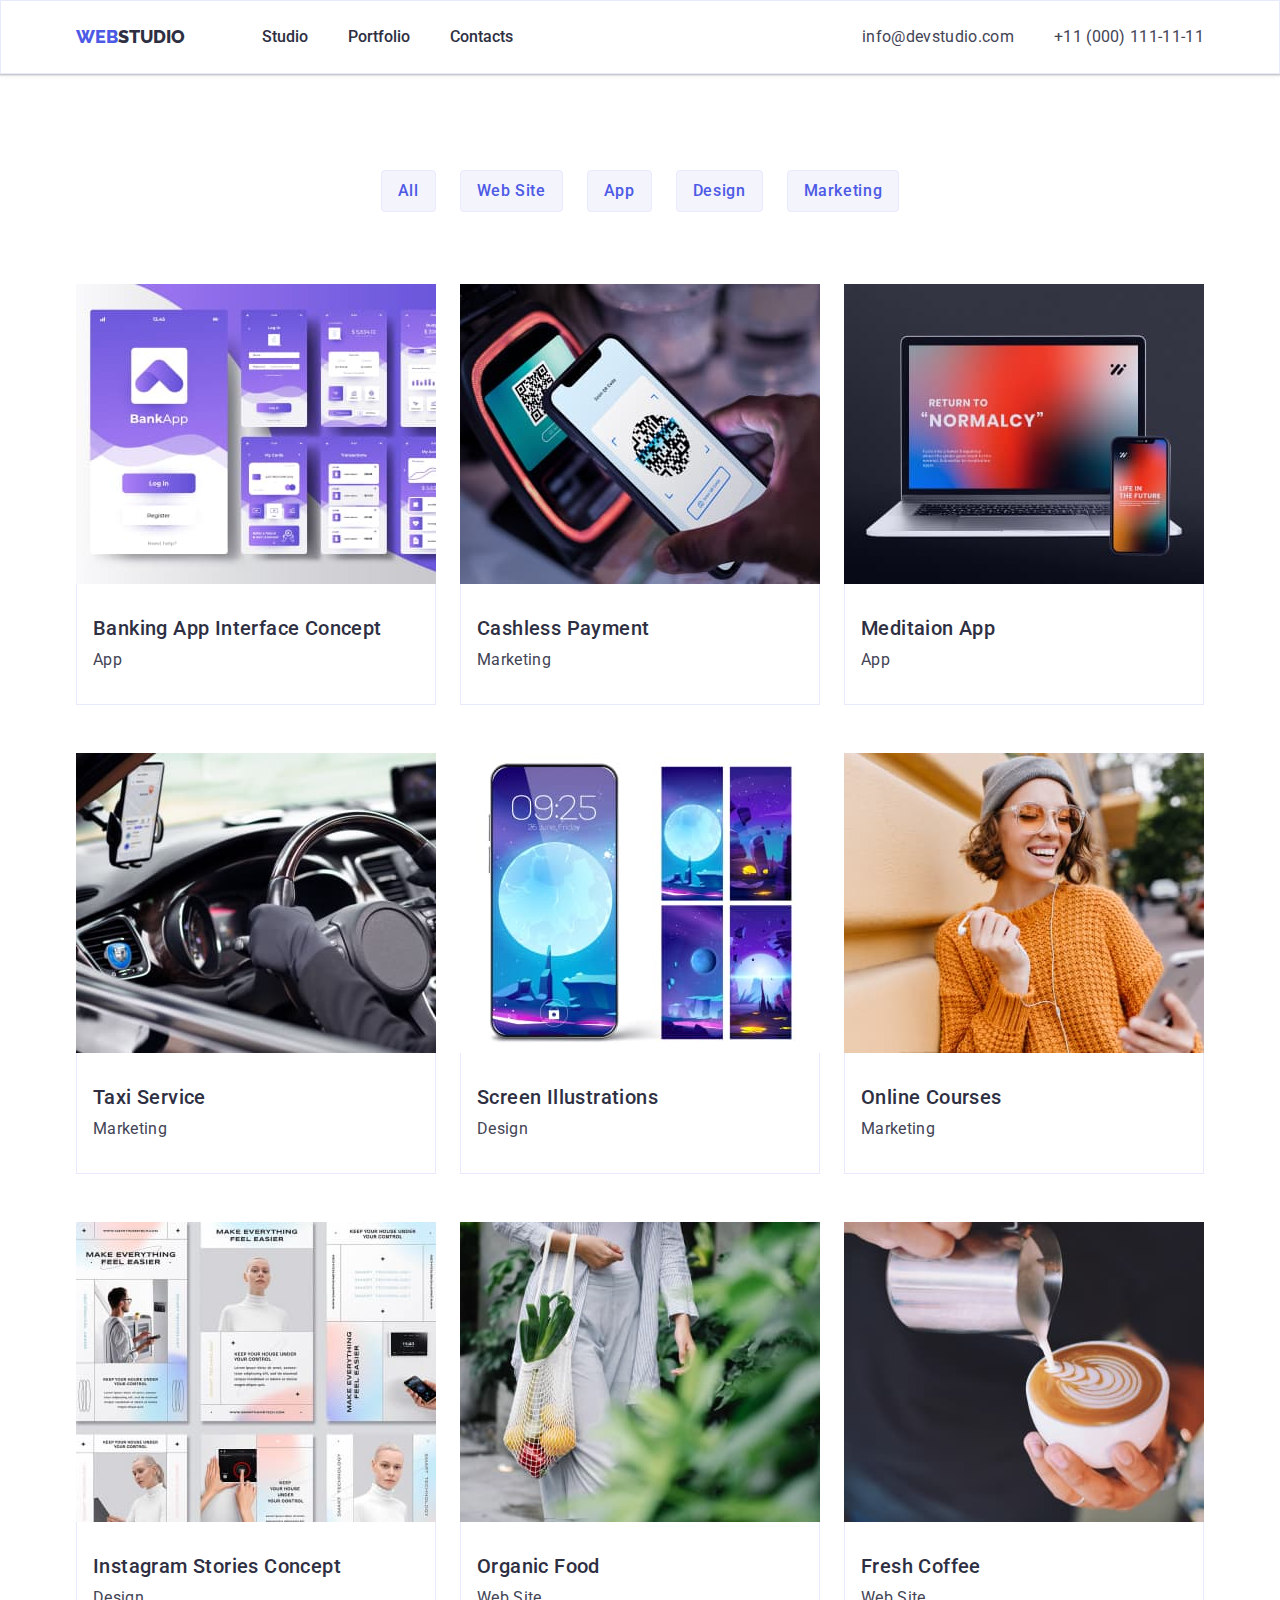
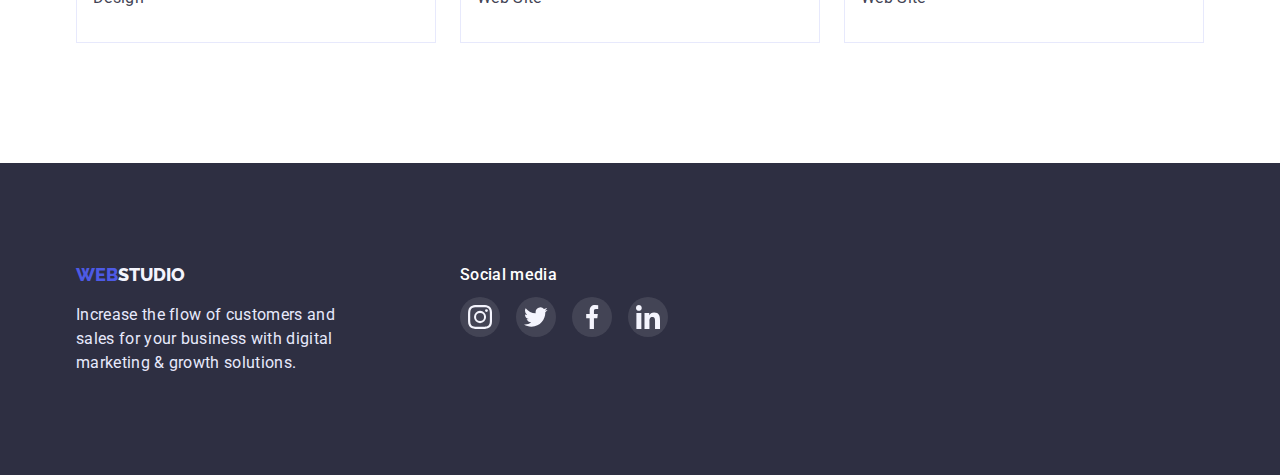
==== portfolio.html @ e8c15be3 "1" ====
<!DOCTYPE html>
<html lang="en">

<head>
    <meta charset="UTF-8">
    <meta http-equiv="X-UA-Compatible" content="IE=edge">
    <meta name="viewport" content="width=device-width, initial-scale=1.0">
    <link rel="preconnect" href="https://fonts.googleapis.com">
    <link rel="preconnect" href="https://fonts.gstatic.com" crossorigin>
    <link href="https://fonts.googleapis.com/css2?family=Raleway:wght@800&family=Roboto:wght@400;500;700&display=swap"
        rel="stylesheet">
    <link
        href="https://fonts.googleapis.com/css2?family=Raleway:wght@500&family=Roboto:wght@400;500;700;900&display=swap"
        rel="stylesheet">
    <link rel="stylesheet"
        href="https://cdnjs.cloudflare.com/ajax/libs/modern-normalize/1.1.0/modern-normalize.min.css">
    <link rel="stylesheet" href="./css/styles.css">
    <title>Document</title>
</head>

<body>
    <header class="header">
        <div class="container main-block">
            <nav class="main-nav">
                <a href="#" class="logo1">Web<span class="logo2">Studio</span></a>
                <ul class="menu-nav">
                    <li><a href="./index.html" class="link">Studio</a></li>
                    <li><a href="./portfolio.html" class="link">Portfolio</a></li>
                    <li><a href="#" class="link">Contacts</a></li>
                </ul>
            </nav>
            <ul class="second-nav">
                <li><a href="mailto:info@devstudio.com" class="mail">info@devstudio.com</a></li>
                <li><a href="tel:+380961111111" class="phone">+11 (000) 111-11-11</a></li>
            </ul>
        </div>
    </header>
    <main>
        <section class="main-section">

            <div class="container-project">
                <ul class="body-nav">

                    <li><button type="button" class="button">All</button></li>
                    <li><button type="button" class="button">Web Site</button></li>
                    <li><button type="button" class="button">App</button></li>
                    <li><button type="button" class="button">Design</button></li>
                    <li><button type="button" class="button">Marketing</button></li>
                </ul>

                <ul class="list-project">
                    <li class="project-port">
                        <img src="./images/Work-space.jpg" width="360" alt="Program in developing" class="img">
                        <div class="review-prot">
                            <h2 class="title-port">Banking App Interface Concept</h2>
                            <p class="sub-info">App</p>
                        </div>
                    </li>
                    <li class="project-port">
                        <img src="./images/NFS.jpg" width="360" alt="Picture with text" class="img">
                        <div class="review-prot">
                            <h2 class="title-port">Cashless Payment</h2>
                            <p class="sub-info">Marketing</p>
                        </div>
                    </li>
                    <li class="project-port">
                        <img src="./images/laptop.jpg" width="360" alt="Laptop and phone" class="img">
                        <div class="review-prot">
                            <h2 class="title-port">Meditaion App</h2>
                            <p class="sub-info">App</p>
                        </div>
                    </li>
                    <li class="project-port">
                        <img src="./images/Car.jpg" width="360" alt="Someone driving a car" class="img">
                        <div class="review-prot">
                            <h2 class="title-port">Taxi Service</h2>
                            <p class="sub-info">Marketing</p>
                        </div>
                    </li>
                    <li class="project-port">
                        <img src="./images/Phone.jpg" width="360" alt="Wallpaper for phone" class="img">
                        <div class="review-prot">
                            <h2 class="title-port">Screen Illustrations</h2>
                            <p class="sub-info">Design</p>
                        </div>
                    </li>
                    <li class="project-port">
                        <img src="./images/Happy.jpg" width="360" alt="Women smile" class="img">
                        <div class="review-prot">
                            <h2 class="title-port">Online Courses</h2>
                            <p class="sub-info">Marketing</p>
                        </div>
                    </li>
                    <li class="project-port">
                        <img src="./images/Curriculum.jpg" width="360" alt="Working plan" class="img">
                        <div class="review-prot">
                            <h2 class="title-port">Instagram Stories Concept</h2>
                            <p class="sub-info">Design</p>
                        </div>
                    </li>
                    <li class="project-port">
                        <img src="./images/Food.jpg" width="360" alt="A bag of vegetables" class="img">
                        <div class="review-prot">
                            <h2 class="title-port">Organic Food</h2>
                            <p class="sub-info">Web Site</p>
                        </div>
                    </li>
                    <li class="project-port">
                        <img src="./images/Coffee.jpg" width="360" alt="Someone make a picture on a coffee surface"
                            class="img">
                        <div class="review-prot">
                            <h2 class="title-port">Fresh Coffee</h2>
                            <p class="sub-info">Web Site</p>
                        </div>
                    </li>
                </ul>
            </div>
        </section>

    </main>

    <footer class="footer">
        <div class="container-footer">
            <div>
                <a href="#" class="logo1">WEB<span class="logo2-1">STUDIO</span></a>
                <p class="foot-text">Increase the flow of customers and sales for your business with digital
                    marketing &
                    growth
                    solutions.</p>
            </div>
            <div class="footer-hero">
                <h3>Social media</h3>
                <ul class="soc-list-footer">
                    <li class="soc-items-footer"><a href="" class="soc-link-footer">
                            <svg class="soc-icon-footer" width="16" height="16">
                                <use href="./images/icons.svg#icon-instagram"></use>
                            </svg>
                        </a>
                    </li>

                    <li class="soc-items-footer"><a href="" class="soc-link-footer">
                            <svg class="soc-icon-footer" width="16" height="16">
                                <use href="./images/icons.svg#icon-Twiter"></use>
                            </svg>
                        </a>
                    </li>

                    <li class="soc-items-footer"><a href="" class="soc-link-footer">
                            <svg class="soc-icon-footer" width="16" height="16">
                                <use href="./images/icons.svg#icon-facebook"></use>
                            </svg>
                        </a>
                    </li>

                    <li class="soc-items-footer"><a href="" class="soc-link-footer">
                            <svg class="soc-icon-footer" width="16" height="16">
                                <use href="./images/icons.svg#icon-linkedin"></use>
                            </svg>
                        </a>
                    </li>
                </ul>
            </div>

        </div>
    </footer>
</body>

</html>
---- css/styles.css ----
:root {
    --color-brend: #4D5AE5;
    --color-brend2: #2E2F42;
    --color-button: #E7E9FC;
    --color-extrainfo: #434455;
    --color-second-white: #F4F4FD;
}

* {
    margin: 0;
    padding: 0;
}

body {
    font-family: 'Roboto', sans-serif;
    background: white;
}

.header {
    box-shadow: 0px 2px 1px rgba(46, 47, 66, 0.08), 0px 1px 1px rgba(46, 47, 66, 0.16), 0px 1px 6px rgba(46, 47, 66, 0.08);
    border: 1px solid #E7E9FC;
}

.features-item {
    max-width: 264px;
}

.features-item>div {
    margin-bottom: 8px;
    display: flex;
    align-items: center;
    justify-content: center;
    height: 112px;
    width: 264px;
    background-color: #F4F4FD;
    border-radius: 4px;
}

.container {}

.main-block {
    display: flex;
    justify-content: space-between;
}

.main-nav {
    display: flex;
    align-items: center;

}

.main-nav>a {
    text-transform: uppercase;
}

.list-features {
    display: flex;

}

.main-section {
    padding-top: 96px;
    padding-bottom: 120px;
}

.container-project {
    width: 1152px;
    padding: 0px 12px;
    margin: 0 auto;
}

.container-comp {
    text-align: center;
}

.container-comp>h2 {
    text-transform: capitalize;
    letter-spacing: 0.02em;
    font-weight: 700;
    font-size: 36px;
    line-height: 40px;
}


.container,
.container-hero,
.container-footer,
.container-button,
.container-comp {
    width: 1152px;
    padding: 0px 12px;
    margin: 0 auto;


}

.container-footer {
    display: flex;
    text-align: start;
}

.visually-hidden {
    position: absolute;
    width: 1px;
    height: 1px;
    margin: -1px;
    border: 0;
    padding: 0;
    white-space: nowrap;
    clip-path: inset(100%);
    clip: rect(0 0 0 0);
    overflow: hidden;
}

.sub-info {
    font-size: 16px;
    line-height: 24px;
    margin-top: 8px;
    font-weight: 400;
    letter-spacing: 0.02em;
    color: #434455;

}

.logo1 {
    text-decoration: none;
    font-family: "Raleway";
    font-style: normal;
    font-weight: 800;
    font-size: 18px;
    line-height: 24px;
    color: var(--color-brend);

}

.logo2 {
    color: var(--color-brend2);
}

.our-team {
    padding-bottom: 120px;
    padding-top: 120px;
    background: #F4F4FD;
}

.our-work {
    padding-top: 120px;
    padding-bottom: 120px;
}

.img {

    margin: 0px;
    display: block;
}

.sub-hero {
    margin-bottom: 72px;
    text-align: center;

    font-style: normal;
    font-weight: 700;
    font-size: 36px;
    line-height: 40px;


    letter-spacing: 0.02em;

    color: var(--color-brend2);
}

.hero-section {
    max-width: 1440px;
    background-image: linear-gradient(rgba(46, 47, 66, 0.7),
            rgba(46, 47, 66, 0.7)),
        url(../images/people-office.jpg);
    background-repeat: no-repeat;
    background-size: cover;
    background-position: center;
    padding: 192px 0px;
    text-align: center;
    margin: 0 auto;
}

.hero {
    margin-bottom: 48px;
    text-align: center;

    font-style: normal;
    font-weight: 500;
    font-size: 56px;
    line-height: 60px;

    letter-spacing: 0.02em;
    color: #FFFFFF;
}

h3 {
    font-weight: 500;
    font-size: 20px;
    line-height: 24px;

    letter-spacing: 0.02em;
}

.title-port {

    font-style: normal;
    font-weight: 500;
    font-size: 20px;
    line-height: 24px;

    letter-spacing: 0.02em;
}

.title {
    margin-bottom: 8px;

    font-style: normal;
    font-weight: 500;
    font-size: 20px;
    line-height: 24px;

    letter-spacing: 0.02em;


}

.information {
    max-width: 264px;
    letter-spacing: 0.02em;
    color: var(--color-extrainfo);
}

.visually-hidden {
    position: absolute;
    width: 1px;
    height: 1px;
    margin: -1px;
    border: 0;
    padding: 0;
    white-space: nowrap;
    clip-path: inset(100%);
    clip: rect (0 0 0 0);
    overflow: hidden;
}

.second-nav {
    display: flex;
    gap: 40px;
}

.menu-nav {
    margin-left: 77px;
    display: flex;
    gap: 40px;
}

.body-nav {
    justify-content: center;
    display: flex;

    margin-bottom: 72px;
    display: flex;
    gap: 24px;
}

.section-features {
    padding-top: 120px;
}

.features {
    display: flex;
    justify-content: space-between;
}

.description-list {
    display: flex;
    justify-content: space-between;
}

.project-port {

    border-radius: 0px 0px 4px 4px;
    background: #FFFFFF;
    width: 360px;
    font-weight: 500;
    color: var(--color-brend2);
}

.project-port:hover {
    box-shadow: 0px 1px 6px rgba(46, 47, 66, 0.08), 0px 1px 1px rgba(46, 47, 66, 0.16), 0px 2px 1px rgba(46, 47, 66, 0.08);
}


.soc-list {
    margin-top: 10px;
    display: flex;
    justify-content: center;
    column-gap: 24px;
    list-style: none;
}

.soc-items {
    width: 40px;
    height: 40px;
}

.soc-link {
    display: flex;
    align-items: center;
    justify-content: center;
    width: 100%;
    height: 100%;
    background-color: var(--color-brend);
    border-radius: 100%;
}

.soc-icon {
    fill: var(--color-second-white)
}

.soc-link:hover,
.soc-link:focus {

    background-color: #404BBF;
}

.list-project {

    display: flex;
    flex-wrap: wrap;
    row-gap: 48px;
    column-gap: 24px;
}

.menu-nav,
.second-nav,
.body-nav,
.list-project,
.features,
.description-list {
    font-weight: 400;
    font-size: 16px;
    list-style: none;
}

.review {
    border-radius: 0px 0px 4px 4px;
    padding-top: 32px;
    padding-bottom: 32px;
    ;

    text-align: center;
}



.link,
.phone,
.project,
.foot-text,
.information {
    font-weight: 400;
    font-size: 16px;
    line-height: 24px;
}

.link:focus,
.mail:focus,
.phone:focus {
    color: var(--color-brend);
}

.link {
    display: block;
    padding: 24px 0px;
    text-decoration: none;
    font-weight: 500;
    color: var(--color-brend2);

}

.mail,
.phone {
    display: block;
    padding: 24px 0px;
    font-style: normal;
    font-weight: 400;
    font-size: 16px;
    line-height: 24px;


    letter-spacing: 0.02em;
    text-decoration: none;
    color: var(--color-extrainfo);
}

.button {
    padding: 8px 16px;

    background: #F4F4FD;

    border: 1px solid #E7E9FC;
    border-radius: 4px;

    font-weight: 500;
    color: var(--color-brend);
    cursor: pointer;

    font-family: inherit;
    font-style: normal;
    font-size: 16px;
    line-height: 24px;
    letter-spacing: 0.04em;
}

.button:hover,
button:focus {
    box-shadow: 0px 3px 1px rgba(0, 0, 0, 0.1), 0px 2px 1px rgba(0, 0, 0, 0.08), 0px 2px 2px rgba(0, 0, 0, 0.12);
    border: 1px solid var(--color-brend);
    color: #FFFFFF;
    background-color: var(--color-brend);
}

.order-button {
    display: inline-block;
    padding: 16px 32px;
    min-width: 170px;
    font-family: 'Roboto';
    font-weight: 500;
    font-size: 16px;
    line-height: 19px;
    letter-spacing: 0.04em;
    text-decoration: none;
    background: #4D5AE5;
    color: #FFFFFF;
    border-radius: 4px;
    cursor: pointer;

}

.order-button:hover {
    background: #4D5AE5;
    box-shadow: 0px 1px 6px rgba(46, 47, 66, 0.08), 0px 1px 1px rgba(46, 47, 66, 0.16), 0px 2px 1px rgba(46, 47, 66, 0.08);
    border-radius: 4px;
}

.order-button:focus {
    background: #404BBF;
}

.review-prot {
    border-left: 1px solid #E7E9FC;
    border-right: 1px solid #E7E9FC;
    border-bottom: 1px solid #E7E9FC;
    padding-top: 32px;
    padding-bottom: 32px;
    padding-left: 16px;
    text-align: left;

}

.project {

    background: #FFFFFF;




    box-shadow: 0px 1px 6px rgba(46, 47, 66, 0.08), 0px 1px 1px rgba(46, 47, 66, 0.16), 0px 2px 1px rgba(46, 47, 66, 0.08);
    border-radius: 0px 0px 4px 4px;

    color: var(--color-brend2);
}

.section-comp {
    padding-top: 120px;
    padding-bottom: 120px;
}

.company-list {
    margin-top: 72px;
    display: flex;
    justify-content: center;
    column-gap: 24px;
    list-style: none;
}

.company-items {
    width: 168px;
    height: 88px;
}

.company-link {

    border-radius: 4px;
    border: 1px solid #8E8F99;
    padding: 16px 32px;
    display: flex;
    width: 100%;
    height: 100%;
}

.company-icon {
    fill: #8E8F99;
}

.company-link:hover .company-icon,
.company-link:focus .company-icon {
    fill: #404BBF;
}

.company-link:hover,
.company-link:focus {

    border-color: #404BBF;
}

.footer {
    padding-top: 100px;
    padding-bottom: 100px;
    background-color: var(--color-brend2);
}

.footer-hero {
    margin-left: 120px;
}

.footer-hero>h3 {
    font-family: 'Roboto';
    font-style: normal;
    font-weight: 500;
    font-size: 16px;
    line-height: 24px;

    color: #FFFFFF;
    letter-spacing: 0.02em;
}

.logo2-1 {
    color: var(--color-second-white)
}

.foot-text {
    letter-spacing: 0.02em;
    margin-top: 16px;
    max-width: 264px;
    color: var(--color-button);
}

.soc-list-footer {
    margin-top: 10px;
    display: flex;
    justify-content: center;
    column-gap: 16px;
    list-style: none;
}

.soc-items-footer {
    width: 40px;
    height: 40px;
}

.soc-link-footer {
    display: flex;
    align-items: center;
    justify-content: center;
    width: 100%;
    height: 100%;
    background: rgba(255, 255, 255, 0.1);
    border-radius: 100%;
}

.soc-link-footer:hover,
.soc-link-footer:focus {
    border-radius: 100%;
    background: #31D0AA;
}

.soc-icon-footer {
    width: 24px;
    height: 24px;
    fill: var(--color-second-white)
}
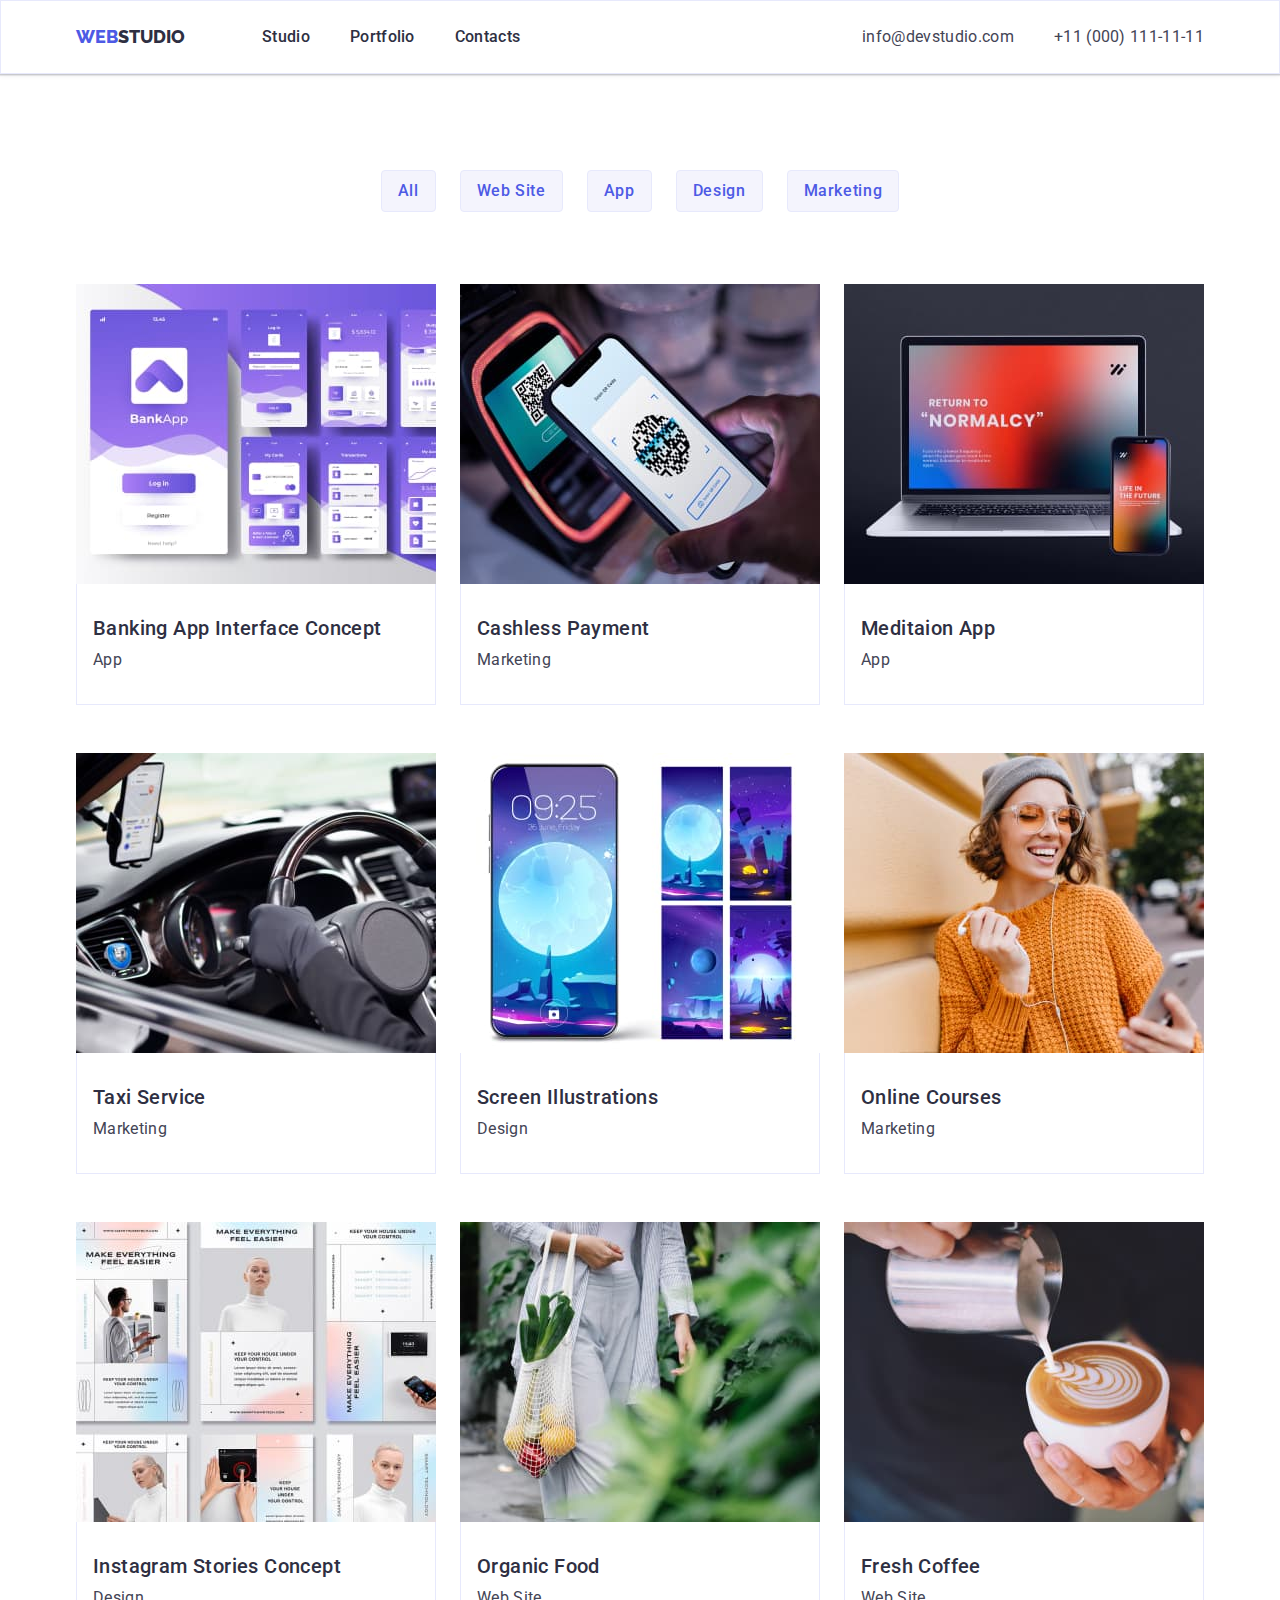
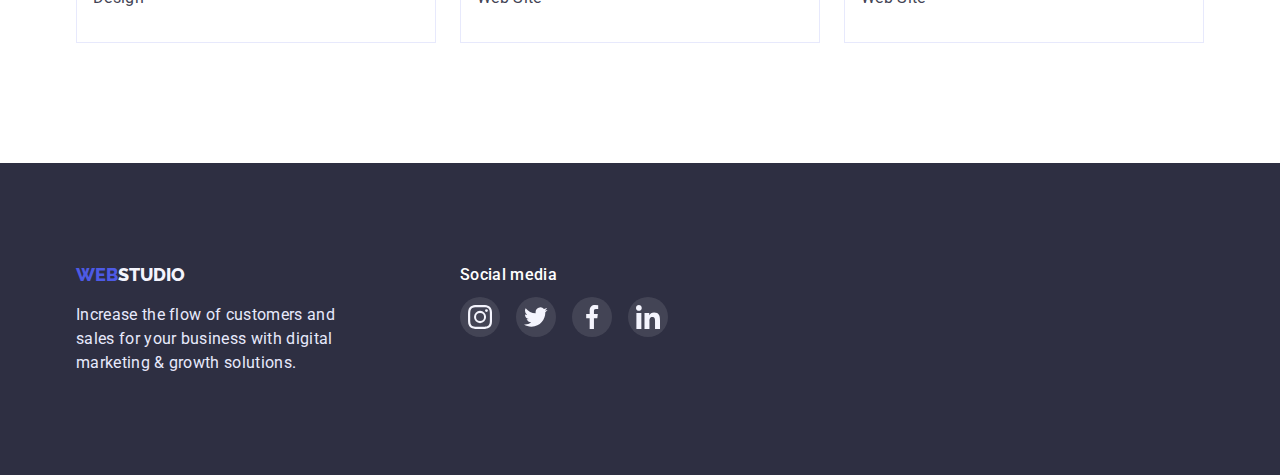
==== commit 306827ff: "1" ====
--- a/portfolio.html
+++ b/portfolio.html
@@ -24,9 +24,9 @@
             <nav class="main-nav">
                 <a href="#" class="logo1">Web<span class="logo2">Studio</span></a>
                 <ul class="menu-nav">
-                    <li><a href="./index.html" class="link">Studio</a></li>
-                    <li><a href="./portfolio.html" class="link">Portfolio</a></li>
-                    <li><a href="#" class="link">Contacts</a></li>
+                    <li class="header-bar"><a href="./index.html" class="link">Studio</a></li>
+                    <li class="header-bar"><a href="./portfolio.html" class="link">Portfolio</a></li>
+                    <li class="header-bar"><a href="#" class="link">Contacts</a></li>
                 </ul>
             </nav>
             <ul class="second-nav">
@@ -163,6 +163,7 @@
 
         </div>
     </footer>
+    <script src="/JS/modal.js"></script>
 </body>
 
 </html>--- a/css/styles.css
+++ b/css/styles.css
@@ -355,7 +355,6 @@
 }
 
 
-
 .link,
 .phone,
 .project,
@@ -372,12 +371,36 @@
     color: var(--color-brend);
 }
 
+.link:hover {
+    color: var(--color-brend);
+}
+
+.header-bar {
+    position: relative;
+}
+
+.link:hover::after {
+    content: '';
+    width: 100%;
+    height: 4px;
+    position: absolute;
+    bottom: 0;
+    right: 0;
+    background: #404BBF;
+    border-radius: 2px;
+
+}
+
 .link {
+    font-weight: 500;
     display: block;
     padding: 24px 0px;
     text-decoration: none;
-    font-weight: 500;
     color: var(--color-brend2);
+    font-weight: 500;
+    font-size: 16px;
+    letter-spacing: 0.02em;
+
 
 }
 
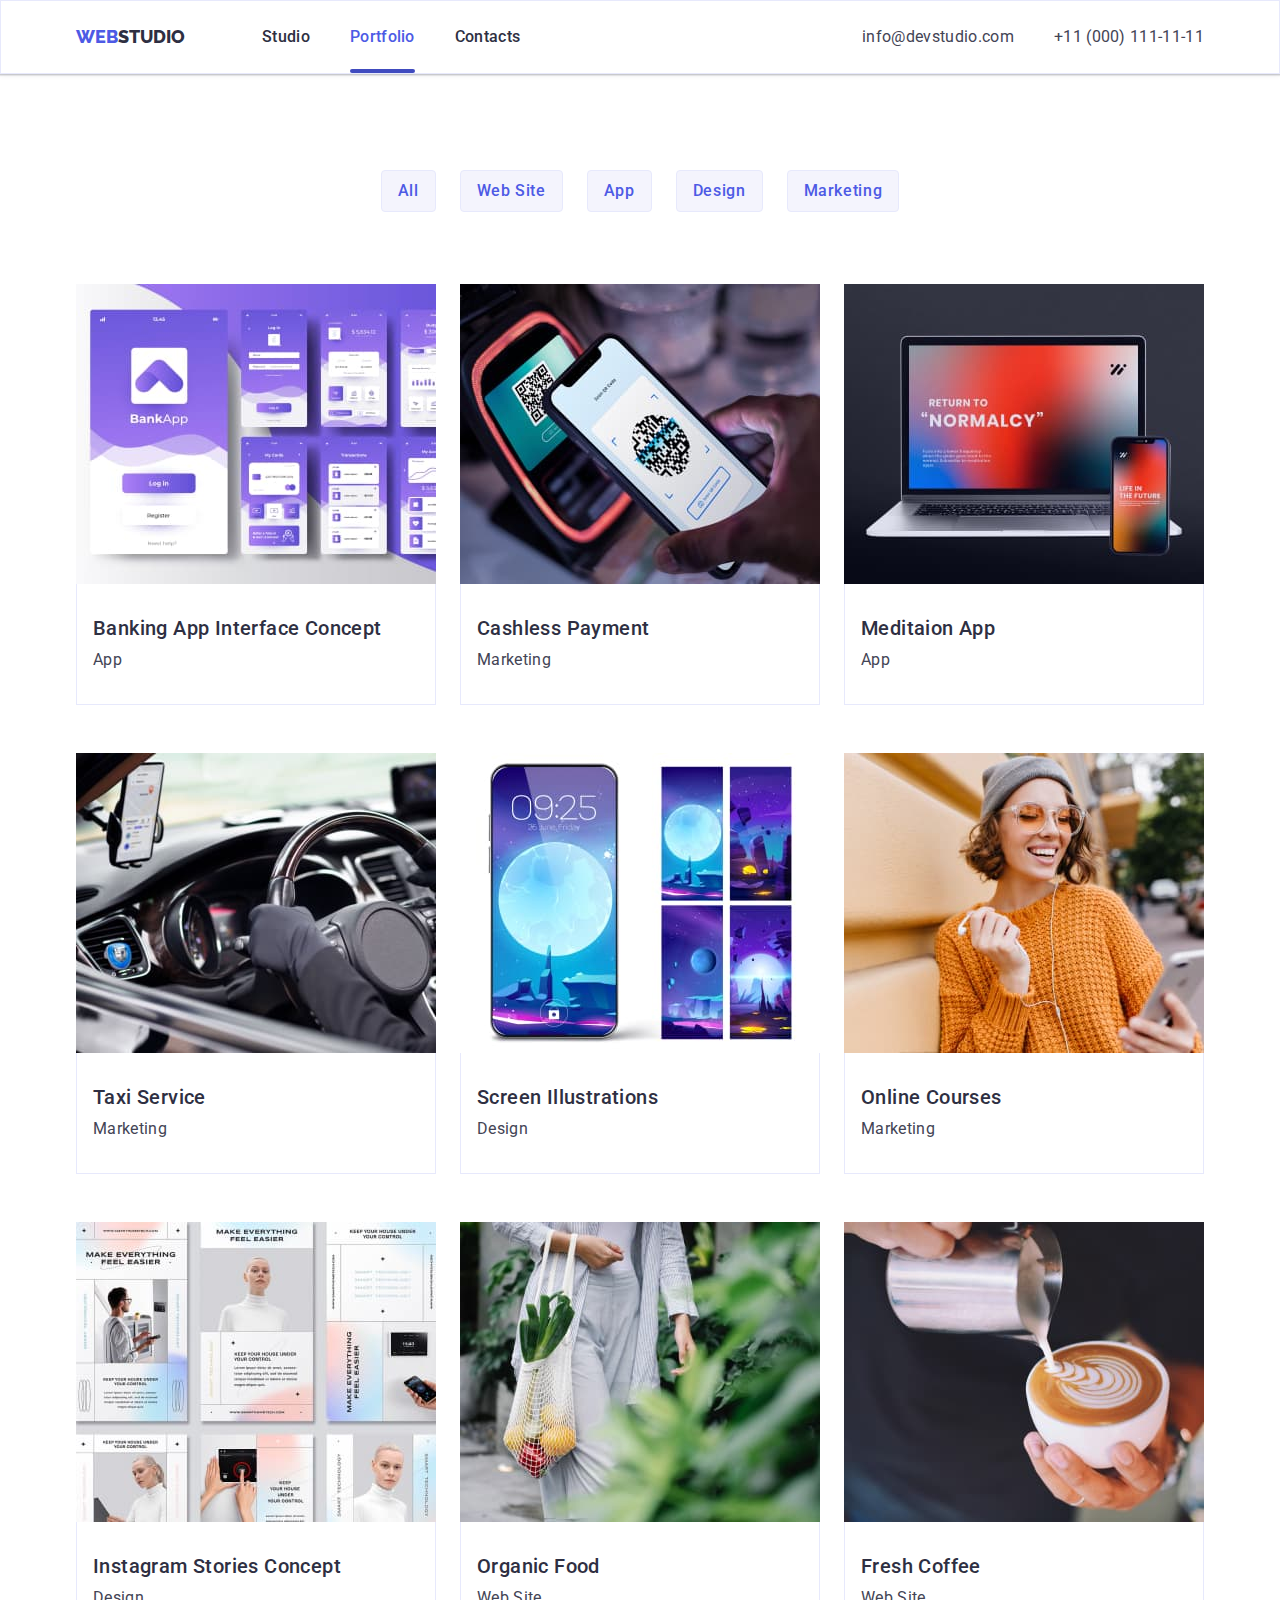
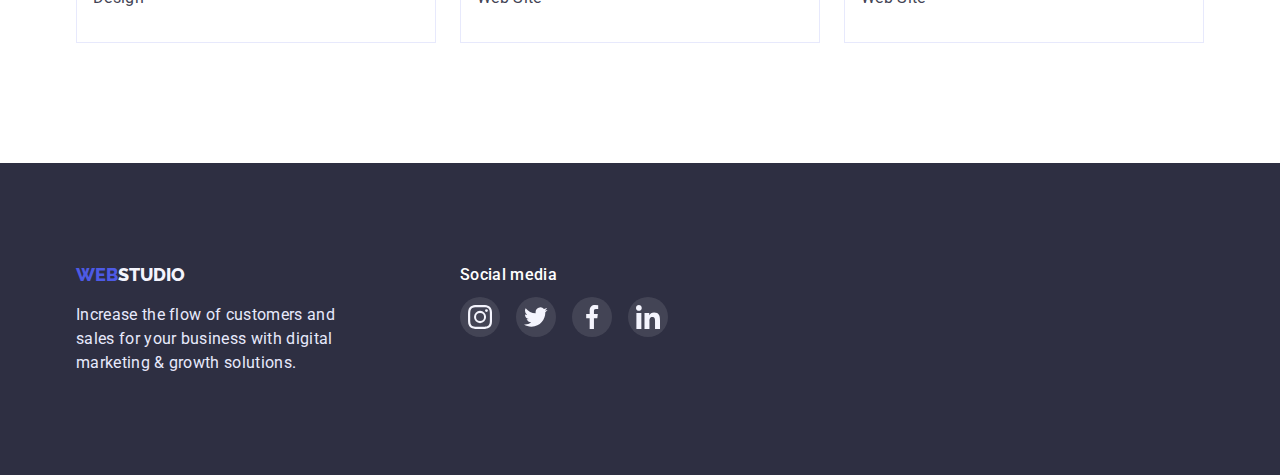
==== commit 0cd63f35: "1" ====
--- a/portfolio.html
+++ b/portfolio.html
@@ -25,7 +25,7 @@
                 <a href="#" class="logo1">Web<span class="logo2">Studio</span></a>
                 <ul class="menu-nav">
                     <li class="header-bar"><a href="./index.html" class="link">Studio</a></li>
-                    <li class="header-bar"><a href="./portfolio.html" class="link">Portfolio</a></li>
+                    <li class="header-bar"><a href="./portfolio.html" class="link active">Portfolio</a></li>
                     <li class="header-bar"><a href="#" class="link">Contacts</a></li>
                 </ul>
             </nav>
@@ -50,64 +50,127 @@
 
                 <ul class="list-project">
                     <li class="project-port">
-                        <img src="./images/Work-space.jpg" width="360" alt="Program in developing" class="img">
+                        <div class="project-block-top-text">
+                            <img src="./images/Work-space.jpg" width="360" alt="Program in developing" class="img">
+                            <p class="project-top-text">14 Stylish and User-Friendly App Design Concepts · Task Manager
+                                App
+                                · Calorie Tracker App ·
+                                Exotic Fruit Ecommerce App ·
+                                Cloud Storage App</p>
+                        </div>
                         <div class="review-prot">
                             <h2 class="title-port">Banking App Interface Concept</h2>
                             <p class="sub-info">App</p>
                         </div>
                     </li>
                     <li class="project-port">
-                        <img src="./images/NFS.jpg" width="360" alt="Picture with text" class="img">
+                        <div class="project-block-top-text">
+                            <img src="./images/NFS.jpg" width="360" alt="Picture with text" class="img">
+                            <p class="project-top-text">14 Stylish and User-Friendly App Design Concepts · Task Manager
+                                App
+                                · Calorie Tracker App ·
+                                Exotic Fruit Ecommerce App ·
+                                Cloud Storage App</p>
+                        </div>
                         <div class="review-prot">
                             <h2 class="title-port">Cashless Payment</h2>
                             <p class="sub-info">Marketing</p>
                         </div>
                     </li>
                     <li class="project-port">
-                        <img src="./images/laptop.jpg" width="360" alt="Laptop and phone" class="img">
+                        <div class="project-block-top-text">
+                            <img src="./images/laptop.jpg" width="360" alt="Laptop and phone" class="img">
+                            <p class="project-top-text">14 Stylish and User-Friendly App Design Concepts · Task Manager
+                                App
+                                · Calorie Tracker App ·
+                                Exotic Fruit Ecommerce App ·
+                                Cloud Storage App</p>
+                        </div>
                         <div class="review-prot">
                             <h2 class="title-port">Meditaion App</h2>
                             <p class="sub-info">App</p>
                         </div>
                     </li>
                     <li class="project-port">
-                        <img src="./images/Car.jpg" width="360" alt="Someone driving a car" class="img">
+                        <div class="project-block-top-text">
+                            <img src="./images/Car.jpg" width="360" alt="Someone driving a car" class="img">
+                            <p class="project-top-text">14 Stylish and User-Friendly App Design Concepts · Task Manager
+                                App
+                                · Calorie Tracker App ·
+                                Exotic Fruit Ecommerce App ·
+                                Cloud Storage App</p>
+                        </div>
                         <div class="review-prot">
                             <h2 class="title-port">Taxi Service</h2>
                             <p class="sub-info">Marketing</p>
                         </div>
                     </li>
                     <li class="project-port">
-                        <img src="./images/Phone.jpg" width="360" alt="Wallpaper for phone" class="img">
+                        <div class="project-block-top-text">
+                            <img src="./images/Phone.jpg" width="360" alt="Wallpaper for phone" class="img">
+                            <p class="project-top-text">14 Stylish and User-Friendly App Design Concepts · Task Manager
+                                App
+                                · Calorie Tracker App ·
+                                Exotic Fruit Ecommerce App ·
+                                Cloud Storage App</p>
+                        </div>
                         <div class="review-prot">
                             <h2 class="title-port">Screen Illustrations</h2>
                             <p class="sub-info">Design</p>
                         </div>
                     </li>
                     <li class="project-port">
-                        <img src="./images/Happy.jpg" width="360" alt="Women smile" class="img">
+                        <div class="project-block-top-text">
+                            <img src="./images/Happy.jpg" width="360" alt="Women smile" class="img">
+                            <p class="project-top-text">14 Stylish and User-Friendly App Design Concepts · Task Manager
+                                App
+                                · Calorie Tracker App ·
+                                Exotic Fruit Ecommerce App ·
+                                Cloud Storage App</p>
+                        </div>
                         <div class="review-prot">
                             <h2 class="title-port">Online Courses</h2>
                             <p class="sub-info">Marketing</p>
                         </div>
                     </li>
                     <li class="project-port">
-                        <img src="./images/Curriculum.jpg" width="360" alt="Working plan" class="img">
+                        <div class="project-block-top-text">
+                            <img src="./images/Curriculum.jpg" width="360" alt="Working plan" class="img">
+                            <p class="project-top-text">14 Stylish and User-Friendly App Design Concepts · Task Manager
+                                App
+                                · Calorie Tracker App ·
+                                Exotic Fruit Ecommerce App ·
+                                Cloud Storage App</p>
+                        </div>
                         <div class="review-prot">
                             <h2 class="title-port">Instagram Stories Concept</h2>
                             <p class="sub-info">Design</p>
                         </div>
                     </li>
                     <li class="project-port">
-                        <img src="./images/Food.jpg" width="360" alt="A bag of vegetables" class="img">
+                        <div class="project-block-top-text">
+                            <img src="./images/Food.jpg" width="360" alt="A bag of vegetables" class="img">
+                            <p class="project-top-text">14 Stylish and User-Friendly App Design Concepts · Task Manager
+                                App
+                                · Calorie Tracker App ·
+                                Exotic Fruit Ecommerce App ·
+                                Cloud Storage App</p>
+                        </div>
                         <div class="review-prot">
                             <h2 class="title-port">Organic Food</h2>
                             <p class="sub-info">Web Site</p>
                         </div>
                     </li>
                     <li class="project-port">
-                        <img src="./images/Coffee.jpg" width="360" alt="Someone make a picture on a coffee surface"
-                            class="img">
+                        <div class="project-block-top-text">
+                            <img src="./images/Coffee.jpg" width="360" alt="Someone make a picture on a coffee surface"
+                                class="img">
+                            <p class="project-top-text">14 Stylish and User-Friendly App Design Concepts · Task Manager
+                                App
+                                · Calorie Tracker App ·
+                                Exotic Fruit Ecommerce App ·
+                                Cloud Storage App</p>
+                        </div>
                         <div class="review-prot">
                             <h2 class="title-port">Fresh Coffee</h2>
                             <p class="sub-info">Web Site</p>
@@ -163,6 +226,7 @@
 
         </div>
     </footer>
+
     <script src="/JS/modal.js"></script>
 </body>
 
--- a/css/styles.css
+++ b/css/styles.css
@@ -279,13 +279,51 @@
     justify-content: space-between;
 }
 
+.project-block-top-text {
+    position: relative;
+    overflow: hidden;
+}
+
+.project-top-text {
+    height: 100%;
+    position: absolute;
+    top: 0;
+    font-family: 'Roboto';
+    font-style: normal;
+    font-weight: 400;
+    font-size: 16px;
+    line-height: 24px;
+    padding: 40px 32px;
+
+    transform: translateY(100%);
+    transition-property: transform;
+    transition-duration: 250ms;
+    transition-timing-function: cubic-bezier(cubic-bezier(0.4, 0, 0.2, 1));
+    transition-delay: 0ms;
+
+    color: var(--color-second-white);
+    background-color: #4D5AE5;
+}
+
+.project-port:hover .project-top-text {
+    transform: translateY(0);
+
+}
+
 .project-port {
-
     border-radius: 0px 0px 4px 4px;
     background: #FFFFFF;
     width: 360px;
     font-weight: 500;
     color: var(--color-brend2);
+    box-shadow: 0px;
+    transition-property: box-shadow, ;
+    transition-duration: 250ms;
+    transition-timing-function: cubic-bezier(0.4,
+            0,
+            0.2,
+            1);
+    transition-delay: 0;
 }
 
 .project-port:hover {
@@ -314,7 +352,15 @@
     height: 100%;
     background-color: var(--color-brend);
     border-radius: 100%;
-}
+    transition-property: background-color, ;
+    transition-duration: 250ms;
+    transition-timing-function: cubic-bezier(0.4,
+            0,
+            0.2,
+            1);
+    transition-delay: 0;
+}
+
 
 .soc-icon {
     fill: var(--color-second-white)
@@ -371,6 +417,11 @@
     color: var(--color-brend);
 }
 
+.mail:hover,
+.phone:hover {
+    color: var(--color-brend);
+}
+
 .link:hover {
     color: var(--color-brend);
 }
@@ -379,20 +430,27 @@
     position: relative;
 }
 
-.link:hover::after {
+
+
+.link.active::after {
     content: '';
     width: 100%;
     height: 4px;
     position: absolute;
     bottom: 0;
     right: 0;
-    background: #404BBF;
+    background-color: #404BBF;
     border-radius: 2px;
-
-}
+    color: var(--color-brend2);
+}
+
+.link.active {
+    color: var(--color-brend);
+}
+
+
 
 .link {
-    font-weight: 500;
     display: block;
     padding: 24px 0px;
     text-decoration: none;
@@ -401,6 +459,14 @@
     font-size: 16px;
     letter-spacing: 0.02em;
 
+    transition-property: color;
+    transition-duration: 250ms;
+    transition-timing-function: cubic-bezier(0.4,
+            0,
+            0.2,
+            1);
+    transition-delay: 0ms;
+
 
 }
 
@@ -413,6 +479,13 @@
     font-size: 16px;
     line-height: 24px;
 
+    transition-property: color;
+    transition-duration: 250ms;
+    transition-timing-function: cubic-bezier(0.4,
+            0,
+            0.2,
+            1);
+    transition-delay: 0ms;
 
     letter-spacing: 0.02em;
     text-decoration: none;
@@ -436,6 +509,13 @@
     font-size: 16px;
     line-height: 24px;
     letter-spacing: 0.04em;
+    transition-property: box-shadow, border, color, background-color;
+    transition-duration: 250ms;
+    transition-timing-function: cubic-bezier(0.4,
+            0,
+            0.2,
+            1);
+    transition-delay: 0ms;
 }
 
 .button:hover,
@@ -456,15 +536,19 @@
     line-height: 19px;
     letter-spacing: 0.04em;
     text-decoration: none;
-    background: #4D5AE5;
+    background-color: #4D5AE5;
     color: #FFFFFF;
     border-radius: 4px;
     cursor: pointer;
 
+    transition-property: background-color, box-shadow, border-radius;
+    transition-duration: 250ms;
+    transition-timing-function: cubic-bezier(0.4, 0, 0.2, 1);
+    transition-delay: 0ms;
 }
 
 .order-button:hover {
-    background: #4D5AE5;
+    background: #404BBF;
     box-shadow: 0px 1px 6px rgba(46, 47, 66, 0.08), 0px 1px 1px rgba(46, 47, 66, 0.16), 0px 2px 1px rgba(46, 47, 66, 0.08);
     border-radius: 4px;
 }
@@ -527,6 +611,10 @@
 
 .company-icon {
     fill: #8E8F99;
+    transition-property: fill;
+    transition-duration: 250ms;
+    transition-timing-function: cubic-bezier(0.4, 0, 0.2, 1);
+    transition-delay: 0ms;
 }
 
 .company-link:hover .company-icon,
@@ -591,8 +679,16 @@
     justify-content: center;
     width: 100%;
     height: 100%;
-    background: rgba(255, 255, 255, 0.1);
+    background-color: rgba(255, 255, 255, 0.1);
     border-radius: 100%;
+
+    transition-property: background-color, border-radius;
+    transition-duration: 250ms;
+    transition-timing-function: cubic-bezier(0.4,
+            0,
+            0.2,
+            1);
+    transition-delay: 0ms;
 }
 
 .soc-link-footer:hover,
@@ -605,4 +701,54 @@
     width: 24px;
     height: 24px;
     fill: var(--color-second-white)
+}
+
+.overlay {
+    padding-top: 88px;
+    width: 100%;
+    height: 100%;
+    background-color: rgba(17, 19, 25, 0.5);
+    position: fixed;
+    top: 0;
+
+    transition: opacity 250ms cubic-bezier(0.4, 0, 0.2, 1), visibility 250ms cubic-bezier(0.4, 0, 0.2, 1);
+}
+
+.modal {
+    border-radius: 4px;
+    display: flex;
+    justify-content: flex-end;
+    padding: 24px;
+    margin: auto;
+    width: 408px;
+    min-height: 576px;
+    background-color: #FCFCFC;
+}
+
+.close-icon {
+    display: flex;
+    justify-content: center;
+    margin: auto;
+    width: 8px;
+    height: 8px;
+}
+
+.close-botton {
+    cursor: pointer;
+    width: 24px;
+    height: 24px;
+    background-color: #E7E9FC;
+    border: 1px solid rgba(0, 0, 0, 0.1);
+    border-radius: 100%;
+}
+
+.close-botton:active {
+    background-color: var(--color-brend);
+    fill: var(--color-second-white);
+}
+
+.is-hidden {
+    opacity: 0;
+    visibility: hidden;
+    pointer-events: none;
 }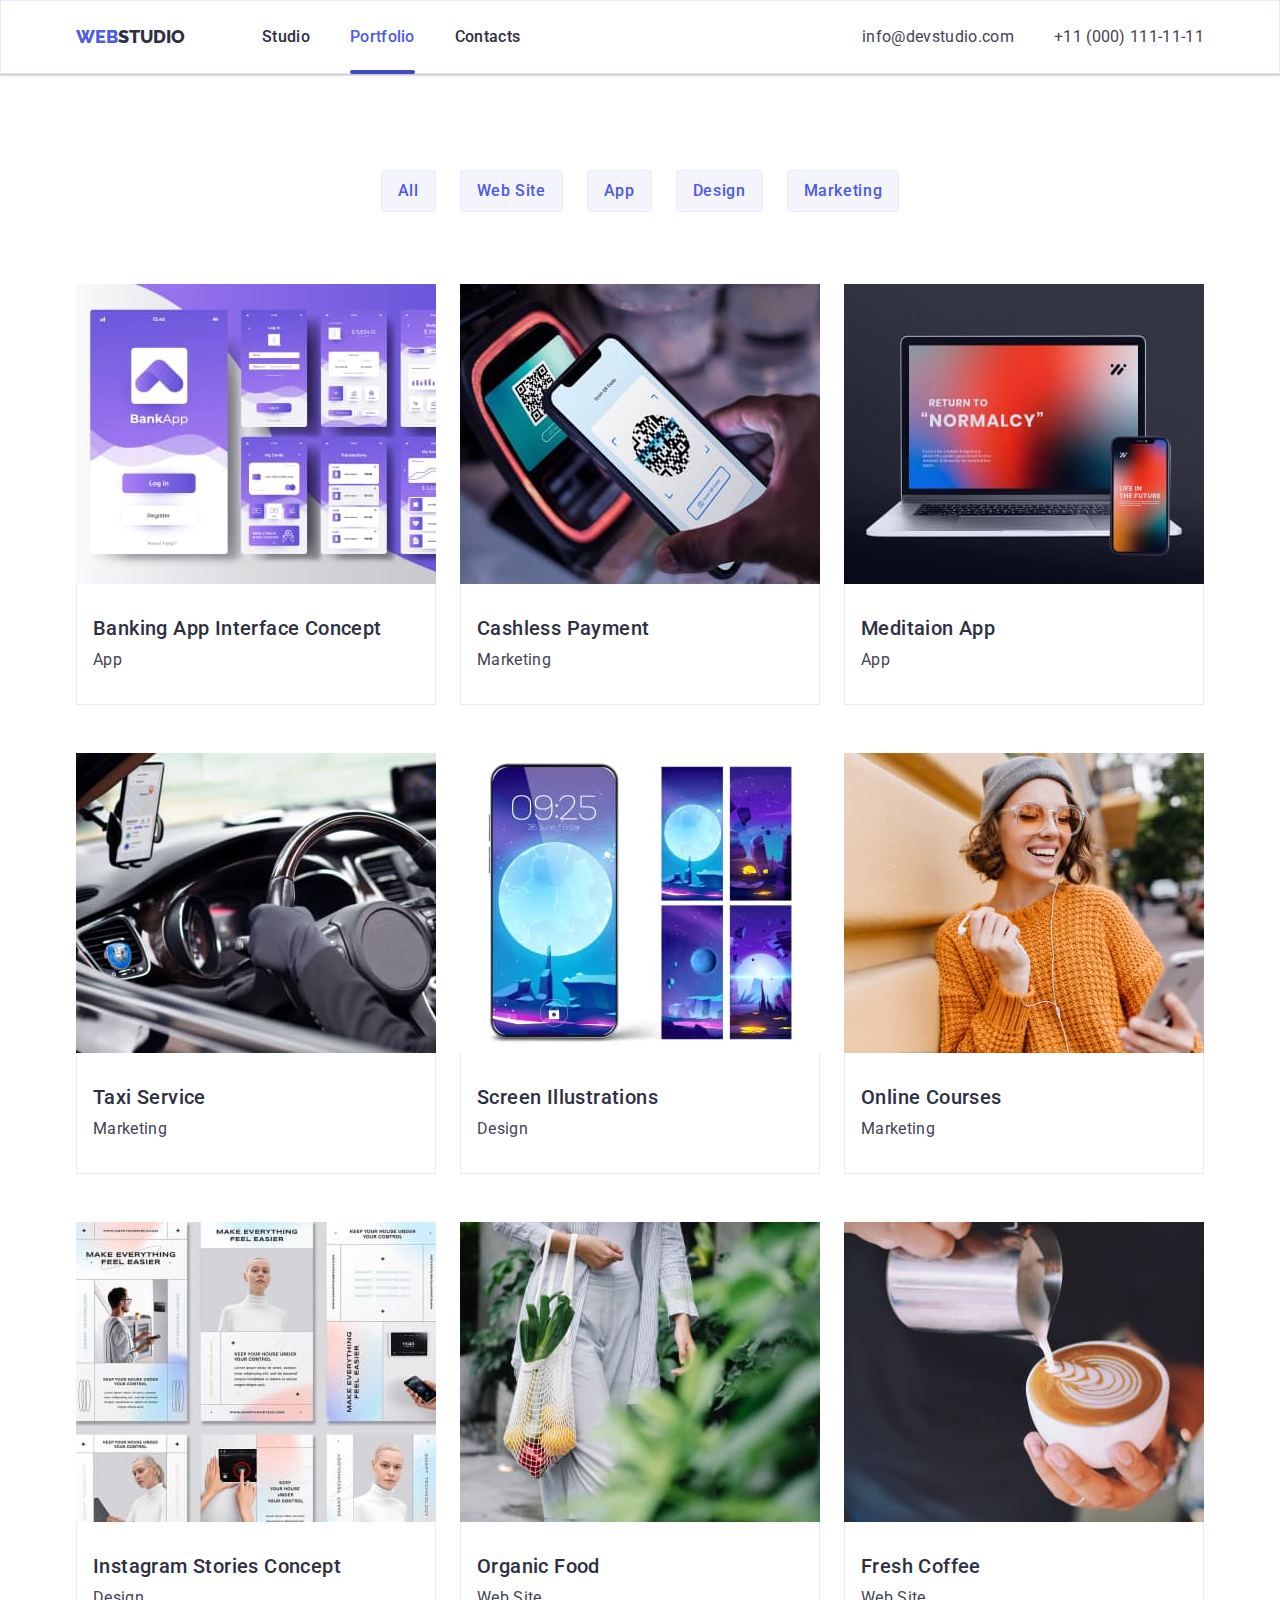
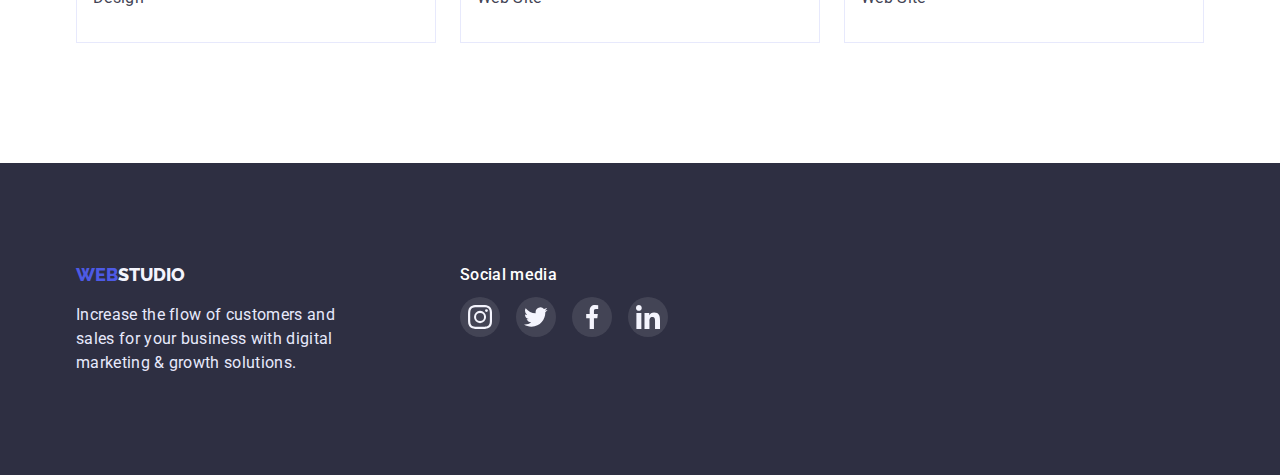
==== commit 659b2475: "1" ====
--- a/portfolio.html
+++ b/portfolio.html
@@ -49,132 +49,163 @@
                 </ul>
 
                 <ul class="list-project">
-                    <li class="project-port">
-                        <div class="project-block-top-text">
-                            <img src="./images/Work-space.jpg" width="360" alt="Program in developing" class="img">
-                            <p class="project-top-text">14 Stylish and User-Friendly App Design Concepts · Task Manager
-                                App
-                                · Calorie Tracker App ·
-                                Exotic Fruit Ecommerce App ·
-                                Cloud Storage App</p>
-                        </div>
-                        <div class="review-prot">
-                            <h2 class="title-port">Banking App Interface Concept</h2>
-                            <p class="sub-info">App</p>
-                        </div>
-                    </li>
-                    <li class="project-port">
-                        <div class="project-block-top-text">
-                            <img src="./images/NFS.jpg" width="360" alt="Picture with text" class="img">
-                            <p class="project-top-text">14 Stylish and User-Friendly App Design Concepts · Task Manager
-                                App
-                                · Calorie Tracker App ·
-                                Exotic Fruit Ecommerce App ·
-                                Cloud Storage App</p>
-                        </div>
-                        <div class="review-prot">
-                            <h2 class="title-port">Cashless Payment</h2>
-                            <p class="sub-info">Marketing</p>
-                        </div>
-                    </li>
-                    <li class="project-port">
-                        <div class="project-block-top-text">
-                            <img src="./images/laptop.jpg" width="360" alt="Laptop and phone" class="img">
-                            <p class="project-top-text">14 Stylish and User-Friendly App Design Concepts · Task Manager
-                                App
-                                · Calorie Tracker App ·
-                                Exotic Fruit Ecommerce App ·
-                                Cloud Storage App</p>
-                        </div>
-                        <div class="review-prot">
-                            <h2 class="title-port">Meditaion App</h2>
-                            <p class="sub-info">App</p>
-                        </div>
-                    </li>
-                    <li class="project-port">
-                        <div class="project-block-top-text">
-                            <img src="./images/Car.jpg" width="360" alt="Someone driving a car" class="img">
-                            <p class="project-top-text">14 Stylish and User-Friendly App Design Concepts · Task Manager
-                                App
-                                · Calorie Tracker App ·
-                                Exotic Fruit Ecommerce App ·
-                                Cloud Storage App</p>
-                        </div>
-                        <div class="review-prot">
-                            <h2 class="title-port">Taxi Service</h2>
-                            <p class="sub-info">Marketing</p>
-                        </div>
-                    </li>
-                    <li class="project-port">
-                        <div class="project-block-top-text">
-                            <img src="./images/Phone.jpg" width="360" alt="Wallpaper for phone" class="img">
-                            <p class="project-top-text">14 Stylish and User-Friendly App Design Concepts · Task Manager
-                                App
-                                · Calorie Tracker App ·
-                                Exotic Fruit Ecommerce App ·
-                                Cloud Storage App</p>
-                        </div>
-                        <div class="review-prot">
-                            <h2 class="title-port">Screen Illustrations</h2>
-                            <p class="sub-info">Design</p>
-                        </div>
-                    </li>
-                    <li class="project-port">
-                        <div class="project-block-top-text">
-                            <img src="./images/Happy.jpg" width="360" alt="Women smile" class="img">
-                            <p class="project-top-text">14 Stylish and User-Friendly App Design Concepts · Task Manager
-                                App
-                                · Calorie Tracker App ·
-                                Exotic Fruit Ecommerce App ·
-                                Cloud Storage App</p>
-                        </div>
-                        <div class="review-prot">
-                            <h2 class="title-port">Online Courses</h2>
-                            <p class="sub-info">Marketing</p>
-                        </div>
-                    </li>
-                    <li class="project-port">
-                        <div class="project-block-top-text">
-                            <img src="./images/Curriculum.jpg" width="360" alt="Working plan" class="img">
-                            <p class="project-top-text">14 Stylish and User-Friendly App Design Concepts · Task Manager
-                                App
-                                · Calorie Tracker App ·
-                                Exotic Fruit Ecommerce App ·
-                                Cloud Storage App</p>
-                        </div>
-                        <div class="review-prot">
-                            <h2 class="title-port">Instagram Stories Concept</h2>
-                            <p class="sub-info">Design</p>
-                        </div>
-                    </li>
-                    <li class="project-port">
-                        <div class="project-block-top-text">
-                            <img src="./images/Food.jpg" width="360" alt="A bag of vegetables" class="img">
-                            <p class="project-top-text">14 Stylish and User-Friendly App Design Concepts · Task Manager
-                                App
-                                · Calorie Tracker App ·
-                                Exotic Fruit Ecommerce App ·
-                                Cloud Storage App</p>
-                        </div>
-                        <div class="review-prot">
-                            <h2 class="title-port">Organic Food</h2>
-                            <p class="sub-info">Web Site</p>
-                        </div>
-                    </li>
-                    <li class="project-port">
-                        <div class="project-block-top-text">
-                            <img src="./images/Coffee.jpg" width="360" alt="Someone make a picture on a coffee surface"
-                                class="img">
-                            <p class="project-top-text">14 Stylish and User-Friendly App Design Concepts · Task Manager
-                                App
-                                · Calorie Tracker App ·
-                                Exotic Fruit Ecommerce App ·
-                                Cloud Storage App</p>
-                        </div>
-                        <div class="review-prot">
-                            <h2 class="title-port">Fresh Coffee</h2>
-                            <p class="sub-info">Web Site</p>
-                        </div>
+                    <li>
+                        <a href="#" class="project-port">
+                            <div class="project-block-top-text">
+                                <img src="./images/Work-space.jpg" width="360" alt="Program in developing" class="img">
+                                <p class="project-top-text">14 Stylish and User-Friendly App Design Concepts · Task
+                                    Manager
+                                    App
+                                    · Calorie Tracker App ·
+                                    Exotic Fruit Ecommerce App ·
+                                    Cloud Storage App</p>
+                            </div>
+                            <div class="review-prot">
+                                <h2 class="title-port">Banking App Interface Concept</h2>
+                                <p class="sub-info">App</p>
+                            </div>
+                        </a>
+                    </li>
+                    <li>
+                        <a href="#" class="project-port">
+                            <div class="project-block-top-text">
+                                <img src="./images/NFS.jpg" width="360" alt="Picture with text" class="img">
+                                <p class="project-top-text">14 Stylish and User-Friendly App Design Concepts · Task
+                                    Manager
+                                    App
+                                    · Calorie Tracker App ·
+                                    Exotic Fruit Ecommerce App ·
+                                    Cloud Storage App</p>
+
+
+                            </div>
+
+                            <div class="review-prot">
+                                <h2 class="title-port">Cashless Payment</h2>
+                                <p class="sub-info">Marketing</p>
+                            </div>
+                        </a>
+                    </li>
+                    <li>
+                        <a href="#" class="project-port">
+                            <div class="project-block-top-text">
+                                <img src="./images/laptop.jpg" width="360" alt="Laptop and phone" class="img">
+                                <p class="project-top-text">14 Stylish and User-Friendly App Design Concepts · Task
+                                    Manager
+                                    App
+                                    · Calorie Tracker App ·
+                                    Exotic Fruit Ecommerce App ·
+                                    Cloud Storage App</p>
+                            </div>
+                            <div class="review-prot">
+                                <h2 class="title-port">Meditaion App</h2>
+                                <p class="sub-info">App</p>
+                            </div>
+                        </a>
+                    </li>
+                    <li>
+                        <a href="#" class="project-port">
+                            <div class="project-block-top-text">
+                                <img src="./images/Car.jpg" width="360" alt="Someone driving a car" class="img">
+                                <p class="project-top-text">14 Stylish and User-Friendly App Design Concepts · Task
+                                    Manager
+                                    App
+                                    · Calorie Tracker App ·
+                                    Exotic Fruit Ecommerce App ·
+                                    Cloud Storage App</p>
+                            </div>
+                            <div class="review-prot">
+                                <h2 class="title-port">Taxi Service</h2>
+                                <p class="sub-info">Marketing</p>
+                            </div>
+                        </a>
+                    </li>
+
+                    <li>
+                        <a href="#" class="project-port">
+                            <div class="project-block-top-text">
+                                <img src="./images/Phone.jpg" width="360" alt="Wallpaper for phone" class="img">
+                                <p class="project-top-text">14 Stylish and User-Friendly App Design Concepts · Task
+                                    Manager
+                                    App
+                                    · Calorie Tracker App ·
+                                    Exotic Fruit Ecommerce App ·
+                                    Cloud Storage App</p>
+                            </div>
+                            <div class="review-prot">
+                                <h2 class="title-port">Screen Illustrations</h2>
+                                <p class="sub-info">Design</p>
+                            </div>
+                        </a>
+                    </li>
+                    <li>
+                        <a href="#" class="project-port">
+                            <div class="project-block-top-text">
+                                <img src="./images/Happy.jpg" width="360" alt="Women smile" class="img">
+                                <p class="project-top-text">14 Stylish and User-Friendly App Design Concepts · Task
+                                    Manager
+                                    App
+                                    · Calorie Tracker App ·
+                                    Exotic Fruit Ecommerce App ·
+                                    Cloud Storage App</p>
+                            </div>
+                            <div class="review-prot">
+                                <h2 class="title-port">Online Courses</h2>
+                                <p class="sub-info">Marketing</p>
+                            </div>
+                        </a>
+                    </li>
+                    <li>
+                        <a href="#" class="project-port">
+                            <div class="project-block-top-text">
+                                <img src="./images/Curriculum.jpg" width="360" alt="Working plan" class="img">
+                                <p class="project-top-text">14 Stylish and User-Friendly App Design Concepts · Task
+                                    Manager
+                                    App
+                                    · Calorie Tracker App ·
+                                    Exotic Fruit Ecommerce App ·
+                                    Cloud Storage App</p>
+                            </div>
+                            <div class="review-prot">
+                                <h2 class="title-port">Instagram Stories Concept</h2>
+                                <p class="sub-info">Design</p>
+                            </div>
+                        </a>
+                    </li>
+                    <li>
+                        <a href="#" class="project-port">
+                            <div class="project-block-top-text">
+                                <img src="./images/Food.jpg" width="360" alt="A bag of vegetables" class="img">
+                                <p class="project-top-text">14 Stylish and User-Friendly App Design Concepts · Task
+                                    Manager
+                                    App
+                                    · Calorie Tracker App ·
+                                    Exotic Fruit Ecommerce App ·
+                                    Cloud Storage App</p>
+                            </div>
+                            <div class="review-prot">
+                                <h2 class="title-port">Organic Food</h2>
+                                <p class="sub-info">Web Site</p>
+                            </div>
+                        </a>
+                    </li>
+                    <li>
+                        <a href="#" class="project-port">
+                            <div class="project-block-top-text">
+                                <img src="./images/Coffee.jpg" width="360"
+                                    alt="Someone make a picture on a coffee surface" class="img">
+                                <p class="project-top-text">14 Stylish and User-Friendly App Design Concepts · Task
+                                    Manager
+                                    App
+                                    · Calorie Tracker App ·
+                                    Exotic Fruit Ecommerce App ·
+                                    Cloud Storage App</p>
+                            </div>
+                            <div class="review-prot">
+                                <h2 class="title-port">Fresh Coffee</h2>
+                                <p class="sub-info">Web Site</p>
+                            </div>
+                        </a>
                     </li>
                 </ul>
             </div>
@@ -195,6 +226,7 @@
                 <h3>Social media</h3>
                 <ul class="soc-list-footer">
                     <li class="soc-items-footer"><a href="" class="soc-link-footer">
+
                             <svg class="soc-icon-footer" width="16" height="16">
                                 <use href="./images/icons.svg#icon-instagram"></use>
                             </svg>
--- a/css/styles.css
+++ b/css/styles.css
@@ -298,32 +298,34 @@
     transform: translateY(100%);
     transition-property: transform;
     transition-duration: 250ms;
-    transition-timing-function: cubic-bezier(cubic-bezier(0.4, 0, 0.2, 1));
+    transition-timing-function: cubic-bezier(0.4, 0, 0.2, 1);
     transition-delay: 0ms;
 
     color: var(--color-second-white);
     background-color: #4D5AE5;
 }
 
-.project-port:hover .project-top-text {
+.project-port:hover .project-top-text,
+.project-port:focus .project-top-text {
     transform: translateY(0);
 
 }
 
 .project-port {
+    text-decoration: none;
     border-radius: 0px 0px 4px 4px;
     background: #FFFFFF;
     width: 360px;
     font-weight: 500;
     color: var(--color-brend2);
-    box-shadow: 0px;
-    transition-property: box-shadow, ;
+    transition-property: box-shadow;
     transition-duration: 250ms;
     transition-timing-function: cubic-bezier(0.4,
             0,
             0.2,
             1);
-    transition-delay: 0;
+    transition-delay: 0ms;
+    box-shadow: 0px 1px 6px rgba(46, 47, 66, 0.08);
 }
 
 .project-port:hover {
@@ -352,13 +354,13 @@
     height: 100%;
     background-color: var(--color-brend);
     border-radius: 100%;
-    transition-property: background-color, ;
+    transition-property: background-color;
     transition-duration: 250ms;
     transition-timing-function: cubic-bezier(0.4,
             0,
             0.2,
             1);
-    transition-delay: 0;
+    transition-delay: 0ms;
 }
 
 
@@ -437,7 +439,7 @@
     width: 100%;
     height: 4px;
     position: absolute;
-    bottom: 0;
+    bottom: -1px;
     right: 0;
     background-color: #404BBF;
     border-radius: 2px;
@@ -541,7 +543,7 @@
     border-radius: 4px;
     cursor: pointer;
 
-    transition-property: background-color, box-shadow, border-radius;
+    transition-property: background-color, box-shadow;
     transition-duration: 250ms;
     transition-timing-function: cubic-bezier(0.4, 0, 0.2, 1);
     transition-delay: 0ms;
@@ -595,6 +597,10 @@
 }
 
 .company-items {
+    transition-property: border-color;
+    transition-duration: 250ms;
+    transition-timing-function: cubic-bezier(0.4, 0, 0.2, 1);
+    transition-delay: 0ms;
     width: 168px;
     height: 88px;
 }
@@ -682,7 +688,7 @@
     background-color: rgba(255, 255, 255, 0.1);
     border-radius: 100%;
 
-    transition-property: background-color, border-radius;
+    transition-property: background-color;
     transition-duration: 250ms;
     transition-timing-function: cubic-bezier(0.4,
             0,
@@ -710,8 +716,18 @@
     background-color: rgba(17, 19, 25, 0.5);
     position: fixed;
     top: 0;
-
-    transition: opacity 250ms cubic-bezier(0.4, 0, 0.2, 1), visibility 250ms cubic-bezier(0.4, 0, 0.2, 1);
+    transition-property: opacity(0);
+    transition-duration: 250ms;
+    transition-timing-function: cubic-bezier(0.6, 0.04, 0.98, 0.335);
+    transition-delay: 0ms;
+
+}
+
+.overlay.is-hidden {
+    transition-property: opacity(100%);
+    transition-duration: 250ms;
+    transition-timing-function: cubic-bezier(0.6, 0.04, 0.98, 0.335);
+    transition-delay: 0ms;
 }
 
 .modal {
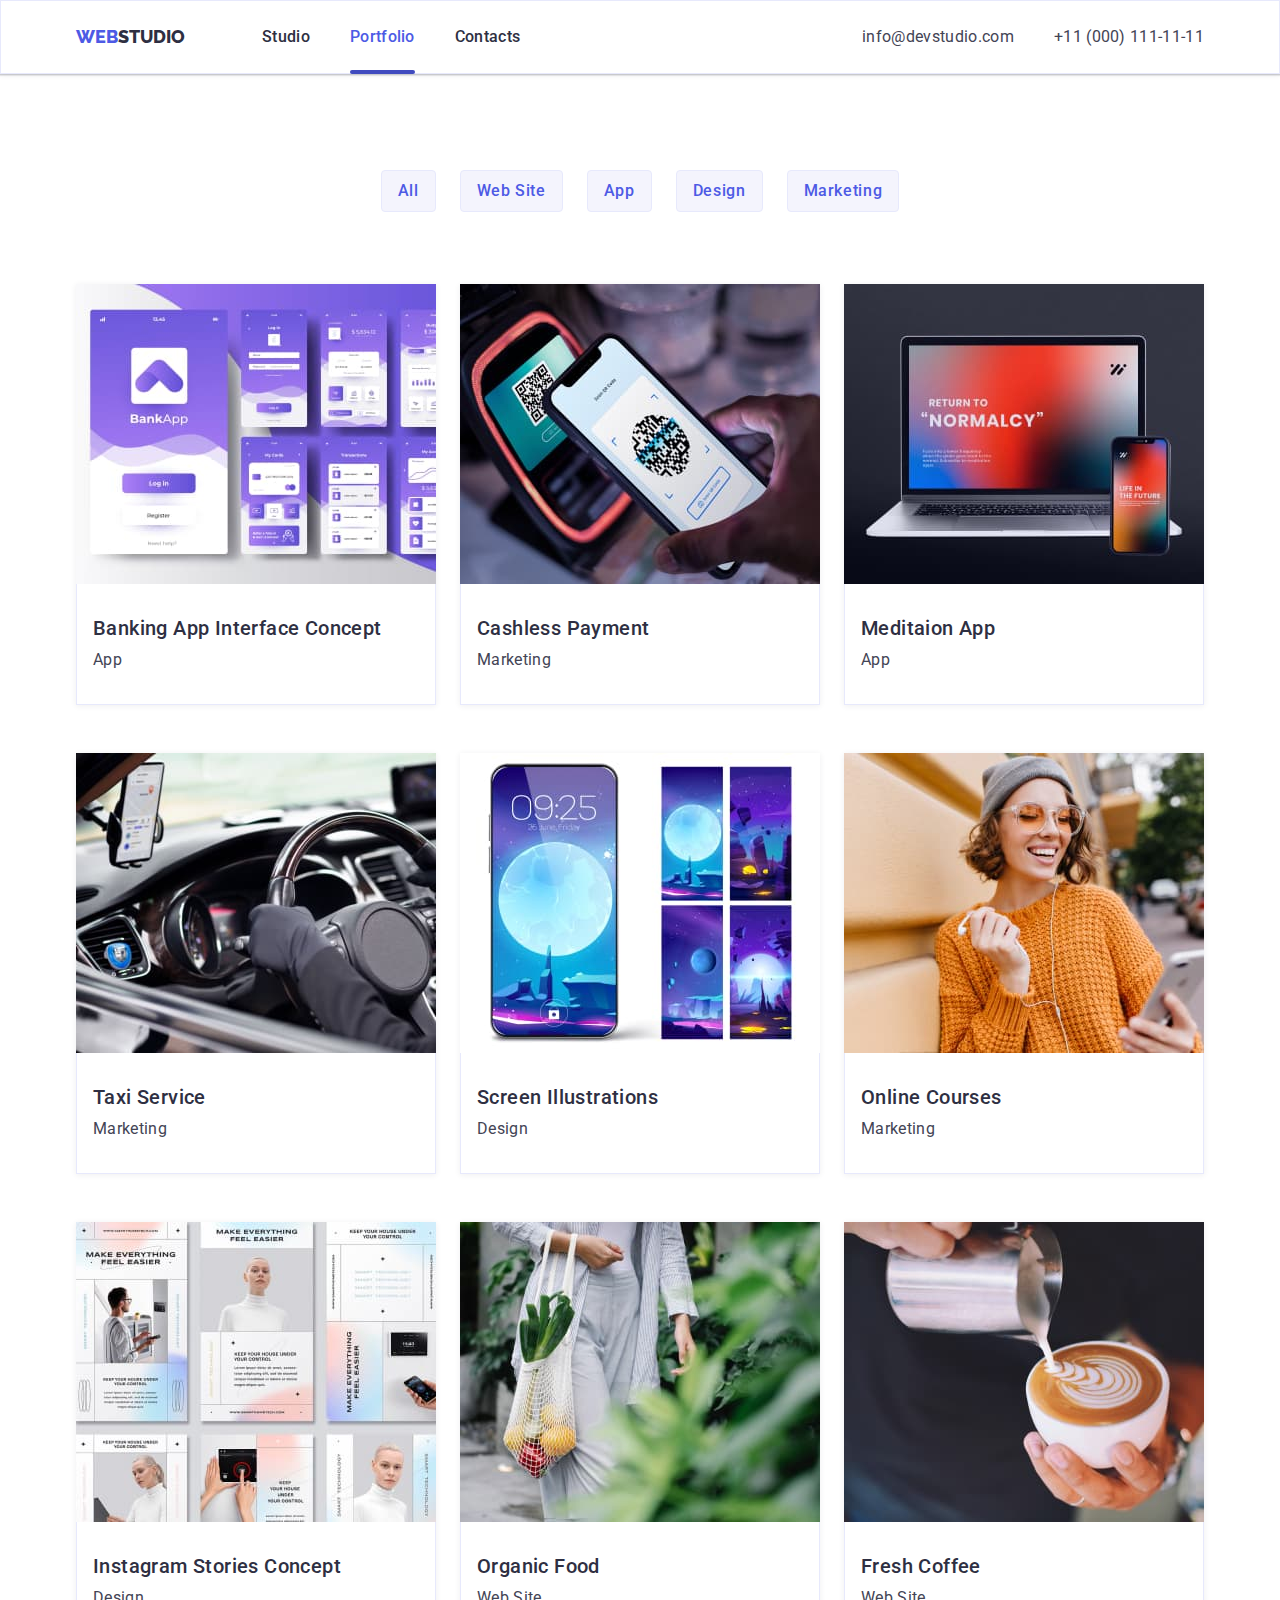
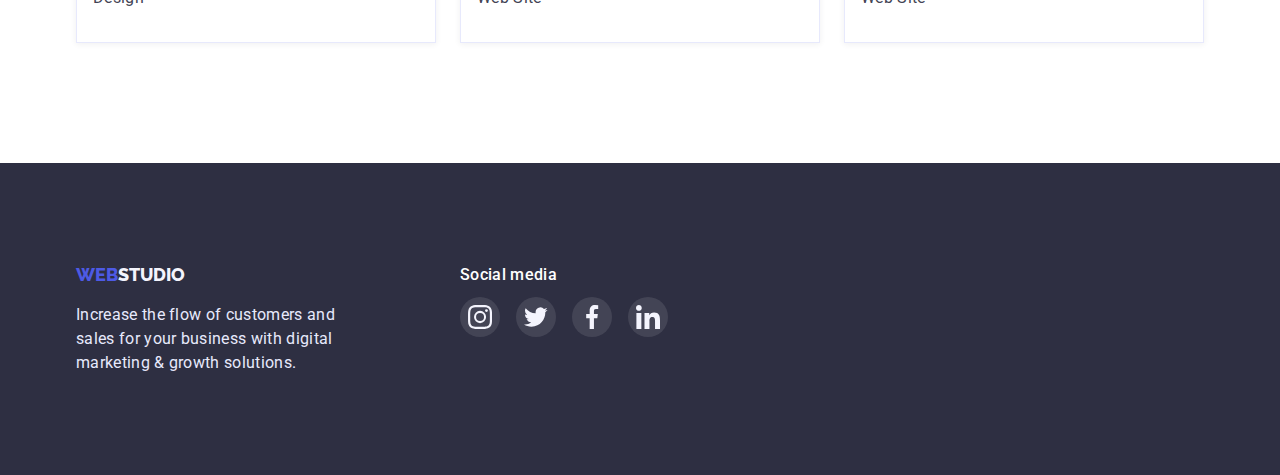
==== commit 5fc554e6: "2" ====
--- a/portfolio.html
+++ b/portfolio.html
@@ -49,7 +49,7 @@
                 </ul>
 
                 <ul class="list-project">
-                    <li>
+                    <li class="item-project">
                         <a href="#" class="project-port">
                             <div class="project-block-top-text">
                                 <img src="./images/Work-space.jpg" width="360" alt="Program in developing" class="img">
@@ -66,7 +66,7 @@
                             </div>
                         </a>
                     </li>
-                    <li>
+                    <li class="item-project">
                         <a href="#" class="project-port">
                             <div class="project-block-top-text">
                                 <img src="./images/NFS.jpg" width="360" alt="Picture with text" class="img">
@@ -86,7 +86,7 @@
                             </div>
                         </a>
                     </li>
-                    <li>
+                    <li class="item-project">
                         <a href="#" class="project-port">
                             <div class="project-block-top-text">
                                 <img src="./images/laptop.jpg" width="360" alt="Laptop and phone" class="img">
@@ -103,7 +103,7 @@
                             </div>
                         </a>
                     </li>
-                    <li>
+                    <li class="item-project">
                         <a href="#" class="project-port">
                             <div class="project-block-top-text">
                                 <img src="./images/Car.jpg" width="360" alt="Someone driving a car" class="img">
@@ -121,7 +121,7 @@
                         </a>
                     </li>
 
-                    <li>
+                    <li class="item-project">
                         <a href="#" class="project-port">
                             <div class="project-block-top-text">
                                 <img src="./images/Phone.jpg" width="360" alt="Wallpaper for phone" class="img">
@@ -138,7 +138,7 @@
                             </div>
                         </a>
                     </li>
-                    <li>
+                    <li class="item-project">
                         <a href="#" class="project-port">
                             <div class="project-block-top-text">
                                 <img src="./images/Happy.jpg" width="360" alt="Women smile" class="img">
@@ -155,7 +155,7 @@
                             </div>
                         </a>
                     </li>
-                    <li>
+                    <li class="item-project">
                         <a href="#" class="project-port">
                             <div class="project-block-top-text">
                                 <img src="./images/Curriculum.jpg" width="360" alt="Working plan" class="img">
@@ -172,7 +172,7 @@
                             </div>
                         </a>
                     </li>
-                    <li>
+                    <li class="item-project">
                         <a href="#" class="project-port">
                             <div class="project-block-top-text">
                                 <img src="./images/Food.jpg" width="360" alt="A bag of vegetables" class="img">
@@ -189,7 +189,7 @@
                             </div>
                         </a>
                     </li>
-                    <li>
+                    <li class="item-project">
                         <a href="#" class="project-port">
                             <div class="project-block-top-text">
                                 <img src="./images/Coffee.jpg" width="360"
--- a/css/styles.css
+++ b/css/styles.css
@@ -311,6 +311,18 @@
 
 }
 
+.item-project {
+    transition-property: box-shadow;
+    transition-duration: 250ms;
+    transition-timing-function: cubic-bezier(0.4,
+            0,
+            0.2,
+            1);
+    transition-delay: 0ms;
+
+    box-shadow: 0px 1px 6px rgba(46, 47, 66, 0.08);
+}
+
 .project-port {
     text-decoration: none;
     border-radius: 0px 0px 4px 4px;
@@ -318,17 +330,11 @@
     width: 360px;
     font-weight: 500;
     color: var(--color-brend2);
-    transition-property: box-shadow;
-    transition-duration: 250ms;
-    transition-timing-function: cubic-bezier(0.4,
-            0,
-            0.2,
-            1);
-    transition-delay: 0ms;
-    box-shadow: 0px 1px 6px rgba(46, 47, 66, 0.08);
-}
-
-.project-port:hover {
+
+}
+
+.item-project:hover,
+.item-project:focus {
     box-shadow: 0px 1px 6px rgba(46, 47, 66, 0.08), 0px 1px 1px rgba(46, 47, 66, 0.16), 0px 2px 1px rgba(46, 47, 66, 0.08);
 }
 
